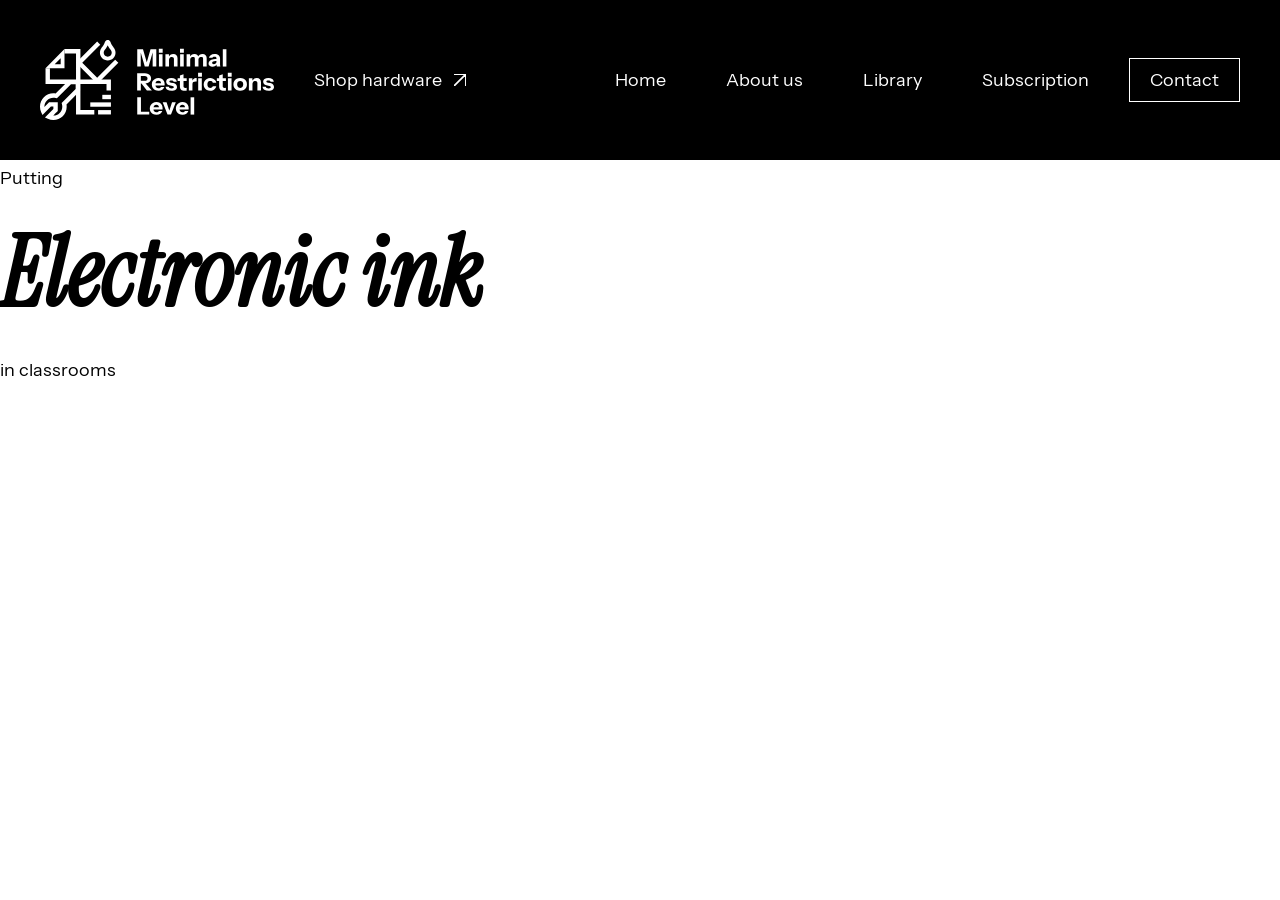
==== index.html @ 80a244e4 "upd: favicon changes based on browser theme" ====
<!DOCTYPE html>
<html lang="en">
<head>
    <meta charset="UTF-8">
    <title>Minimal Restrictions Level | Revolutionizing how we record knowledge in classrooms.</title>
    <link rel="icon" type="image/svg+xml" href="assets/images/brands/minimal-restrictions-level/logo_white.svg" media="(prefers-color-scheme: dark)">
    <link rel="icon" type="image/svg+xml" href="assets/images/brands/minimal-restrictions-level/logo.svg" media="(prefers-color-scheme: light)">
    <link rel="stylesheet" href="src/styles/stylesheet.css">
    <style>
        html, body {
            margin: 0;
            padding: 0;
            width: 100%;
        }
    </style>
</head>
<body>
<article>
    <header class="header">
        <div class="header-left">
            <a>
                <img src="./assets/images/brands/minimal-restrictions-level/combination_mark_white.svg" alt="Minimal Restrictions Level" class="mrl_combination">
            </a>
            <a href="https://randomparable.carrd.co" class="header-nav-button">Shop hardware
                <img src="./assets/images/icons/top_right_arrow.svg" alt="" class="button-arrow" />
            </a>
        </div>

        <div class="header-right">
            <a href="https://randomparable.carrd.co" class="header-nav-button">Home</a>
            <a href="https://randomparable.carrd.co/about" class="header-nav-button">About us</a>
            <a href="https://randomparable.carrd.co/contact" class="header-nav-button">Library</a>
            <a href="https://randomparable.carrd.co/contact" class="header-nav-button">Subscription</a>
            <a href="https://randomparable.carrd.co/contact" class="header-button-wstroke">Contact</a>
        </div>
    </header>
    <section class="hero">
        <div class="hero-header">
            <p class="hero-subtext">Putting</p>
            <h1 class="hero-title">Electronic ink</h1>
            <p class="hero-subtext">in classrooms</p>
        </div>
    </section>
</article>
</body>
</html>
---- src/styles/stylesheet.css ----
@font-face {
    font-family: 'instrument-sans';
    src: url("/assets/fonts/instrument-sans/InstrumentSans-Regular.woff2") format("woff2");
    font-weight: 400;
    font-style: normal;
}
@font-face {
    font-family: 'instrument-serif';
    src: url("/assets/fonts/instrument-serif/InstrumentSerif-Italic.woff2") format("woff2");
    font-weight: 100;
    font-style: italic;
}

/* function: site-wide header styling */
header, header > div {
    /* styling: header */
    background-color: black;
    padding: 20px;
    width: 100%;
    /* display: full header and content distributed spaced between */
    display: flex;
    align-items: center;
    justify-content: space-between;
    box-sizing: border-box;
    max-width: none;
    gap: 24px;
    /* test: borderline */
    /* border: 2px solid red; */
}

.header-left {
    display: flex;
    align-items: center;
    gap: 20px;
    justify-content: flex-start;
}

/* Right side container (All other buttons) */
.header-right {
    display: flex;
    align-items: center;
    gap: 20px;
    width: auto;
}

.mrl_combination {
    /* img: header img acts as combination mark */
    height: 80px;
    width: auto;
    display: block;
}

.button-arrow {
    height: 12px;
    width: auto;
    display: block;
}

.header-nav-button {
    /* display: button config */
    display: inline-flex;
    align-items: center;
    justify-content: center;
    padding: 10px 20px;
    gap: 12px;
    /* styling: button */
    background-color: #000;
    color: #fff;
    /* styling: button text */
    text-decoration: none;
    font-family: 'instrument-sans', sans-serif;
    font-size: 18px;
    white-space: nowrap;
    /* animation: fade out */
    transition: opacity 0.3s ease;
}  .header-nav-button:hover { opacity: 0.8; }

.header-button-wstroke {
    /* display: button config */
    display: inline-flex;
    align-items: center;
    justify-content: center;
    padding: 10px 20px;
    /* styling: button */
    background-color: #000;
    color: #fff;
    border: 1px #ffffff solid;
    /* styling: button text */
    text-decoration: none;
    font-family: 'instrument-sans', sans-serif;
    font-size: 18px;
    white-space: nowrap;
    /* animation: fade out */
    transition: opacity 0.3s ease;
}  .header-button-wstroke:hover { opacity: 0.8; }

.hero {
    display: flex;
    align-content: center;
    align-items: center;
}
.hero-header {
    line-height: 0;
}
.hero-subtext {
    font-family: 'instrument-sans', sans-serif;
    font-size: 18px;
}
.hero-title {
    font-family: 'instrument-serif', serif;
    font-size: 96px;
}
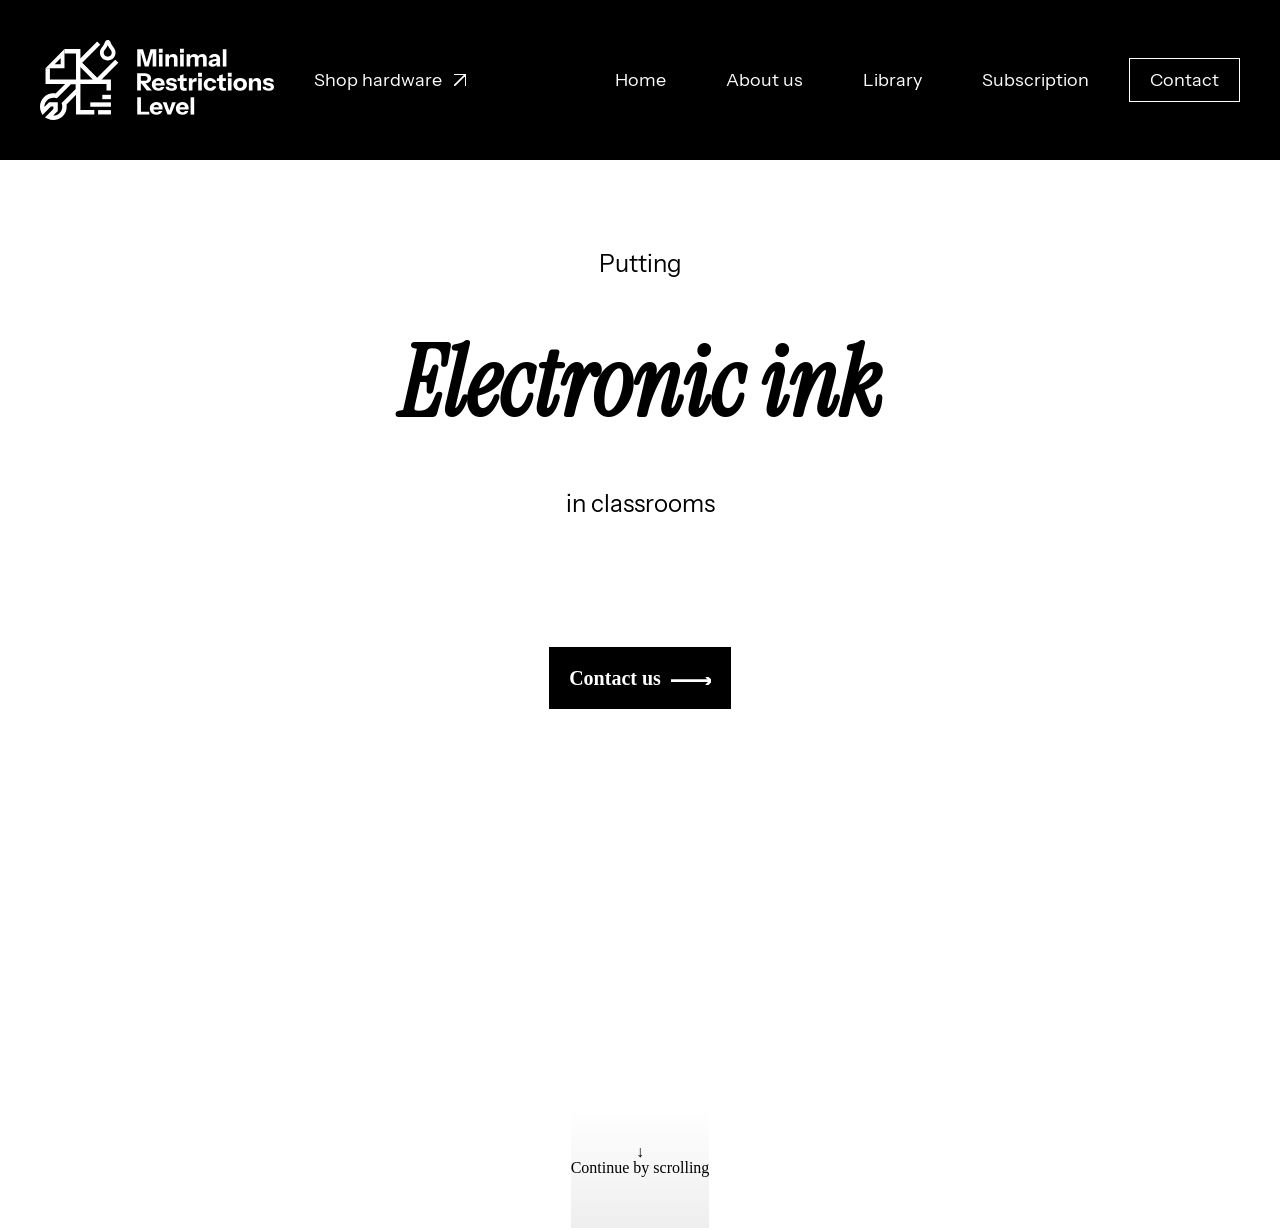
==== commit c44cf2ab: "feat: add hero section" ====
--- a/index.html
+++ b/index.html
@@ -11,6 +11,7 @@
             margin: 0;
             padding: 0;
             width: 100%;
+            
         }
     </style>
 </head>
@@ -40,7 +41,20 @@
             <h1 class="hero-title">Electronic ink</h1>
             <p class="hero-subtext">in classrooms</p>
         </div>
+
+        <div >
+            <a class="Contact-button" href="#">Contact us
+                <img class="long-arrow" src="assets/images/icons/long_arrow.svg">
+            </a>
+            
+        </div>
+
+        </div>
+    <div class="scroll-down">
+    <div>↓</div>
+    <p>Continue by scrolling</p>
+</div>
     </section>
-</article>
+</article>       
 </body>
 </html>
--- a/src/styles/stylesheet.css
+++ b/src/styles/stylesheet.css
@@ -1,16 +1,21 @@
 @font-face {
     font-family: 'instrument-sans';
-    src: url("/assets/fonts/instrument-sans/InstrumentSans-Regular.woff2") format("woff2");
+    src: url("../../assets/fonts/instrument-sans/InstrumentSans-Regular.woff2") format("woff2");
     font-weight: 400;
     font-style: normal;
 }
 @font-face {
     font-family: 'instrument-serif';
-    src: url("/assets/fonts/instrument-serif/InstrumentSerif-Italic.woff2") format("woff2");
+    src: url("../../assets/fonts/instrument-serif/InstrumentSerif-Italic.woff2") format("woff2");
     font-weight: 100;
     font-style: italic;
 }
-
+@font-face {
+    font-family: 'instrument-sans';
+    src: url("../../assets/fonts/instrument-sans/InstrumentSans-SemiBold.woff2") format("woff2");
+    font-weight: 600;
+    font-style: bold;
+}
 /* function: site-wide header styling */
 header, header > div {
     /* styling: header */
@@ -95,18 +100,52 @@
 }  .header-button-wstroke:hover { opacity: 0.8; }
 
 .hero {
+    line-height: 0;
     display: flex;
     align-content: center;
     align-items: center;
+    flex-direction: column;
+    padding-top: 80px;
 }
 .hero-header {
-    line-height: 0;
+    display: flex;
+    align-content: center;
+    align-items: center;
+    flex-direction: column;
 }
 .hero-subtext {
     font-family: 'instrument-sans', sans-serif;
-    font-size: 18px;
+    font-size: 24px;
 }
 .hero-title {
     font-family: 'instrument-serif', serif;
     font-size: 96px;
-}+}
+
+.Contact-button {
+    line-height: 15;
+    background-color: black;
+    color: white;
+    width: fit-content;
+    text-decoration: none;
+    font-size: 20px;
+    padding: 20px 20px;
+    margin: 50px auto;
+    font-weight: bold;
+    gap:60px;
+}
+
+.long-arrow {
+    width:40px;
+    margin-left: 5px;
+}
+
+.scroll-down {
+      margin-top: 280px;
+    height: 120px;
+    background: linear-gradient(white, #eeeeee);
+    display: flex;
+    flex-direction: column;
+    align-items: center;
+    justify-content: center;
+}
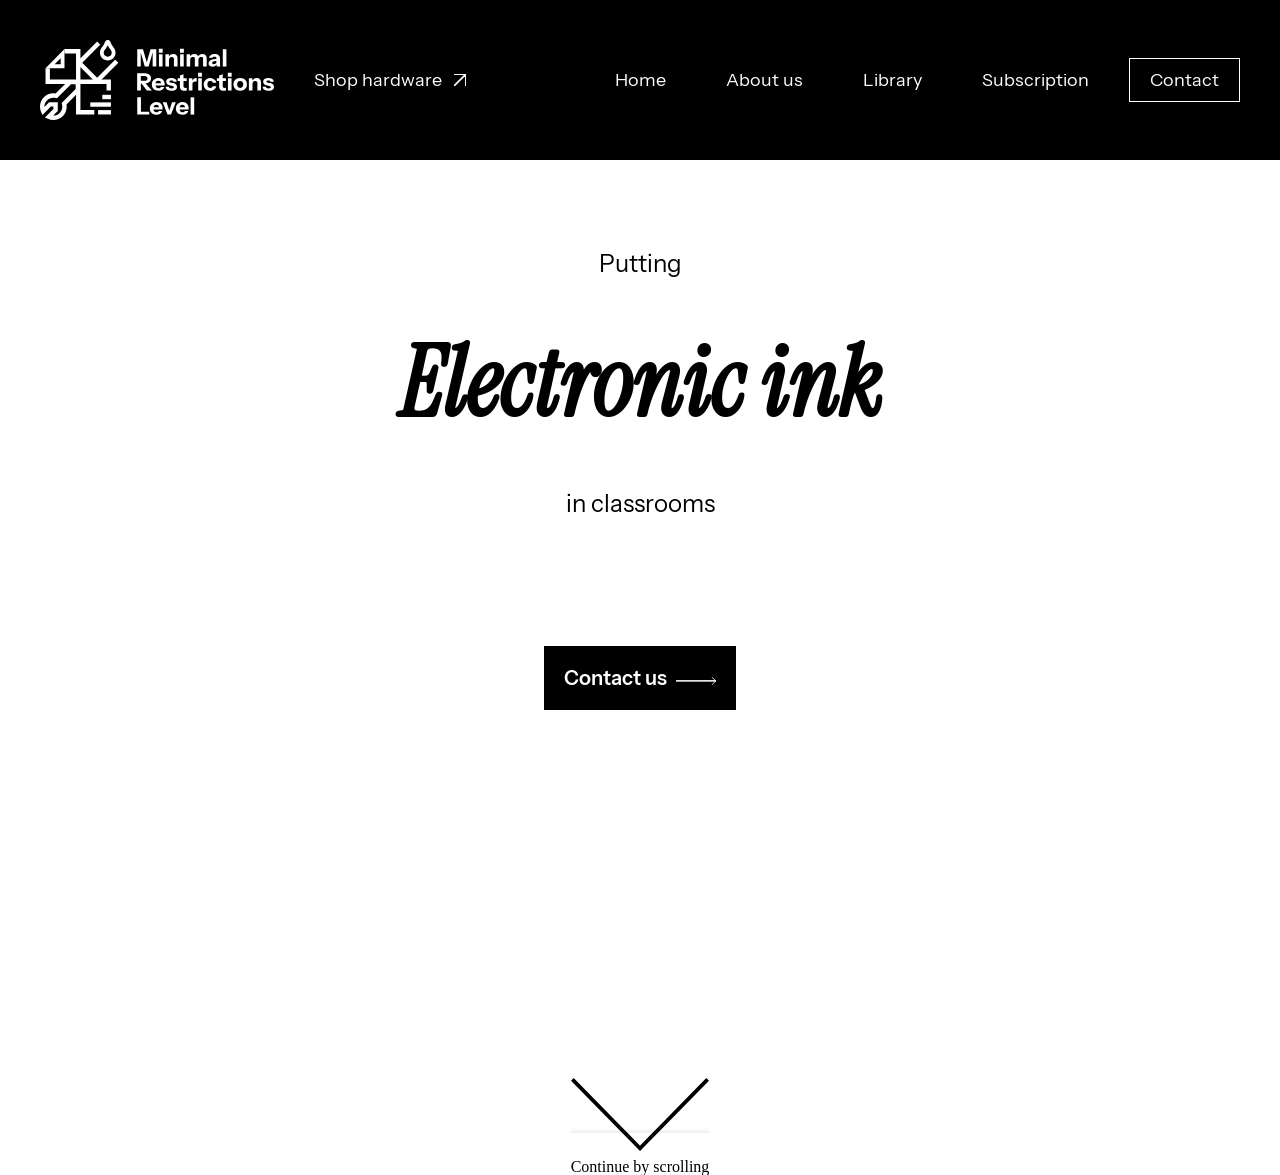
==== commit 889d5605: "fix: missing font in some places" ====
--- a/index.html
+++ b/index.html
@@ -51,9 +51,15 @@
 
         </div>
     <div class="scroll-down">
-    <div>↓</div>
+        <img class="down_arrow" src="assets/images/icons/down_arrow.svg">
     <p>Continue by scrolling</p>
 </div>
+    </section>
+    <section class="product">
+        <div class="product-header">
+            
+        </div>
+    </section>
     </section>
 </article>       
 </body>
--- a/src/styles/stylesheet.css
+++ b/src/styles/stylesheet.css
@@ -125,6 +125,9 @@
 .Contact-button {
     line-height: 15;
     background-color: black;
+    font-family: 'instrument-sans';
+    font-style: bold;
+    font-weight:600;
     color: white;
     width: fit-content;
     text-decoration: none;
@@ -141,11 +144,15 @@
 }
 
 .scroll-down {
-      margin-top: 280px;
-    height: 120px;
+      margin-top: 300px;
+    height: 5px;
     background: linear-gradient(white, #eeeeee);
     display: flex;
     flex-direction: column;
     align-items: center;
     justify-content: center;
 }
+
+.down-arrow{
+    width: auto;
+}
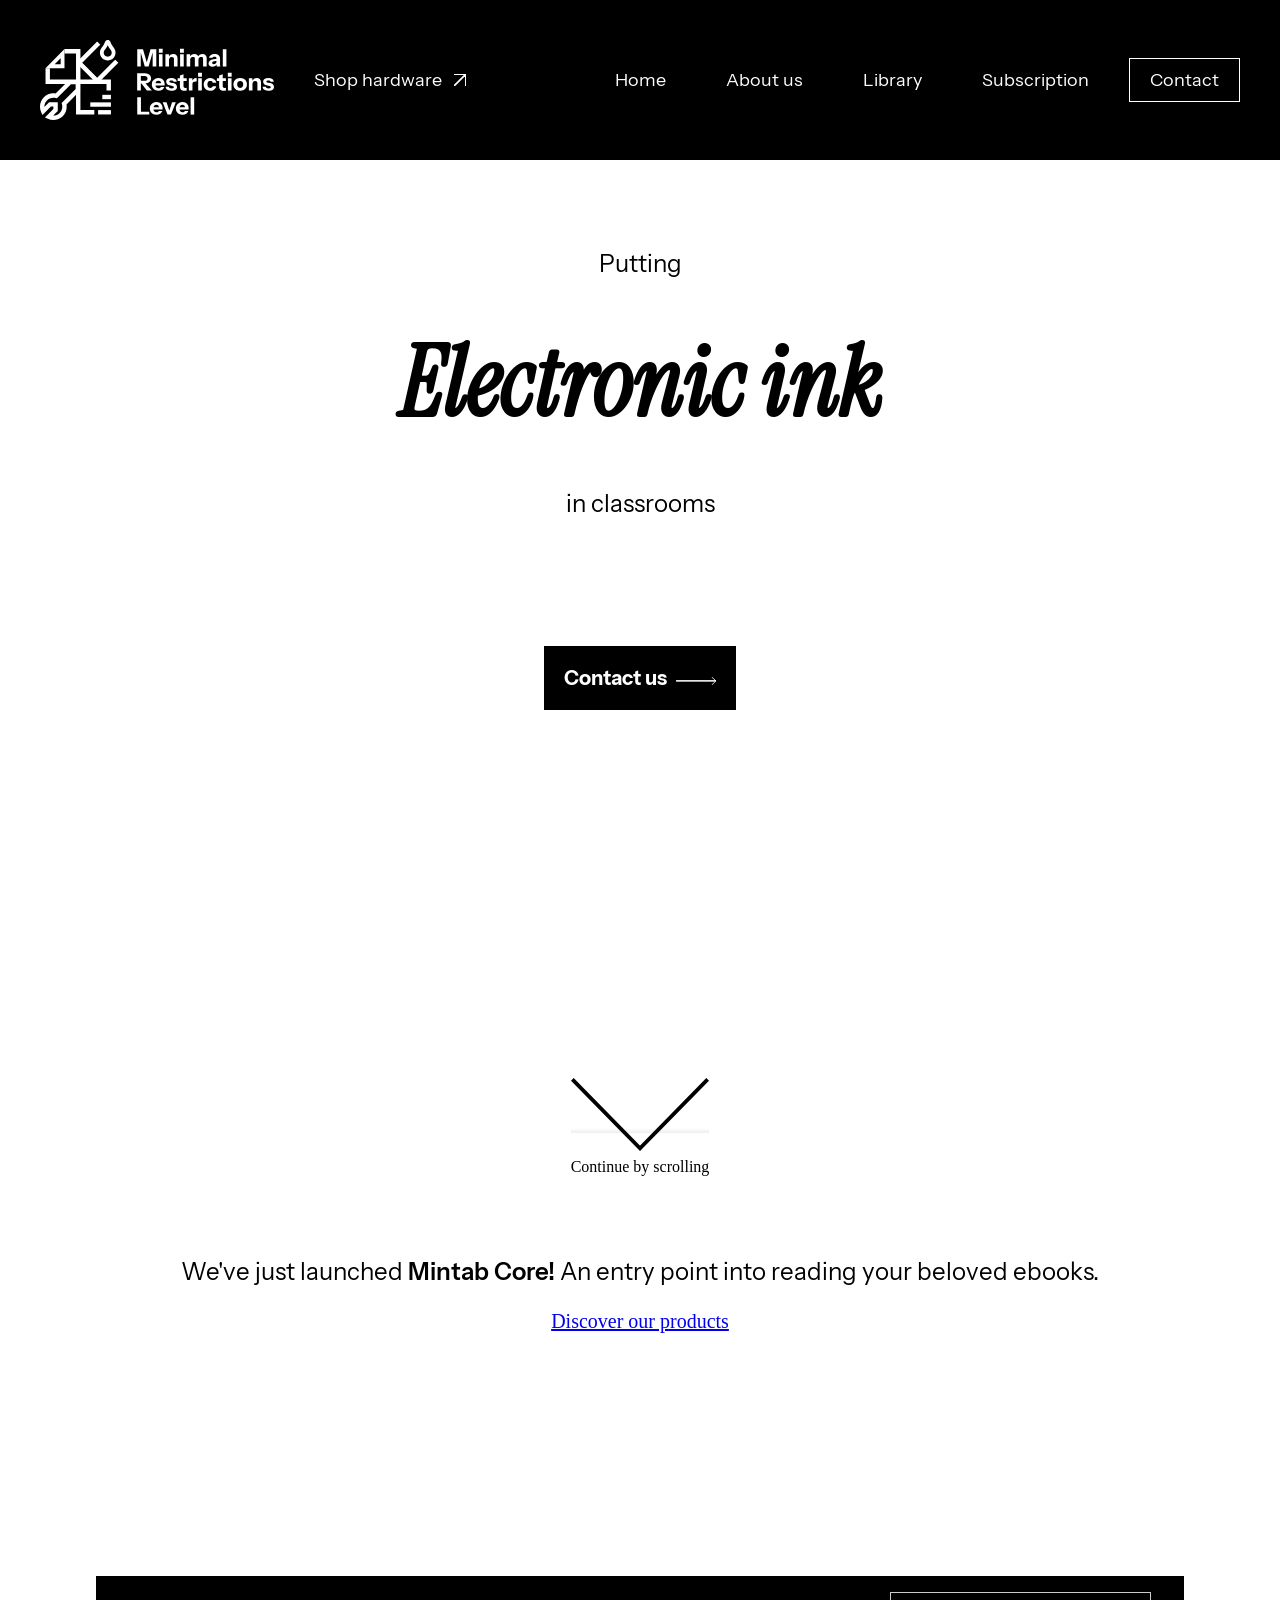
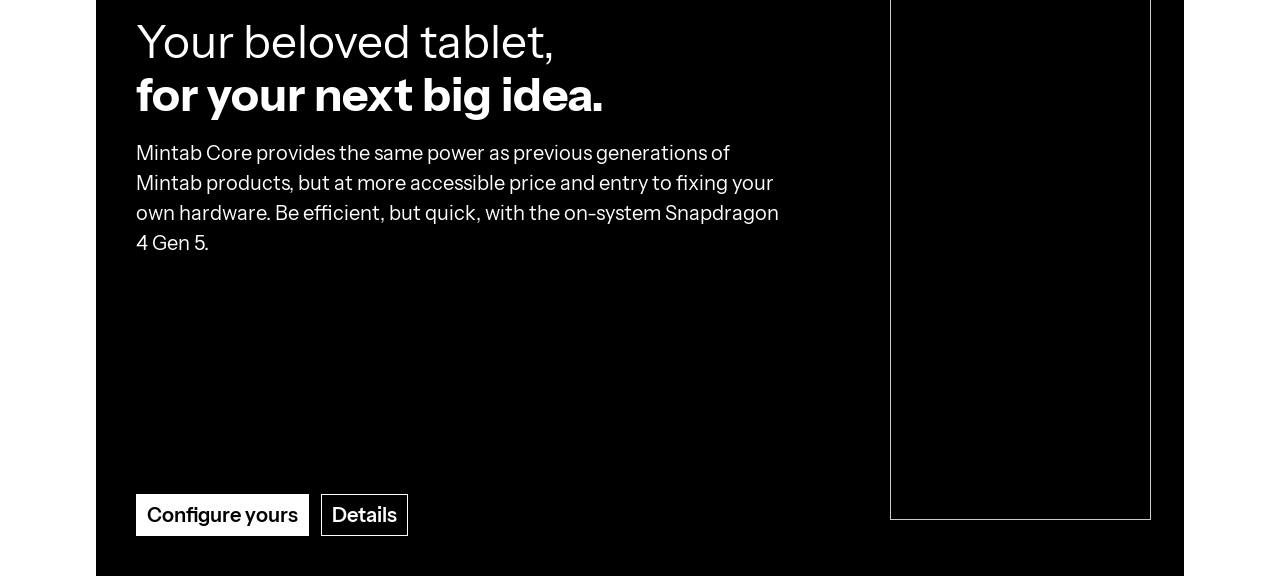
==== commit d22e0cd6: "upd: include product section" ====
--- a/index.html
+++ b/index.html
@@ -57,9 +57,37 @@
     </section>
     <section class="product">
         <div class="product-header">
-            
+            <p class="product-title">We've just launched <strong> Mintab Core!</strong> 
+                An entry point into reading your beloved ebooks.
+            </p>
+            <a href="#" class="underline-product">Discover our products 
+                <img src="./assets/images/icons/top_right_arrow.svg">
+            </a>
         </div>
+
+      
     </section>
+    <section class="product-display">
+      <div class="black-board" >
+            <div class="board-text">
+            <h2>Your beloved tablet,</h2>
+            <h2><strong>for your next big idea.</strong></h2>
+
+            <p>
+                Mintab Core provides the same power as previous generations of Mintab
+                products, but at more accessible price and entry to fixing your own hardware.
+                Be efficient, but quick, with the on-system Snapdragon 4 Gen 5.
+            </p>
+            </div>
+            <div class="board-button">
+                <a href="#" class="configure-button">Configure yours</a>
+                <a href="#" class="details-button">Details</a>
+            </div>
+
+            <div class="tablet-outline"></div>
+
+            </div>
+        </div>
     </section>
 </article>       
 </body>
--- a/src/styles/stylesheet.css
+++ b/src/styles/stylesheet.css
@@ -14,6 +14,12 @@
     font-family: 'instrument-sans';
     src: url("../../assets/fonts/instrument-sans/InstrumentSans-SemiBold.woff2") format("woff2");
     font-weight: 600;
+    font-style: medium;
+}
+@font-face {
+    font-family: 'instrument-sans';
+    src: url("../../assets/fonts/instrument-sans/InstrumentSans-Bold.woff2") format("woff2");
+    font-weight: 800;
     font-style: bold;
 }
 /* function: site-wide header styling */
@@ -151,8 +157,131 @@
     flex-direction: column;
     align-items: center;
     justify-content: center;
+    margin-bottom:100px;
 }
 
 .down-arrow{
     width: auto;
+}
+
+.product-header{
+     display: flex;
+    align-content: center;
+    align-items: center;
+    flex-direction: column;
+    
+}
+
+.product-title{
+    font-size: 24px;
+    font-family: 'instrument-sans',sans-serif;
+    font-weight: 400;
+}
+
+.product-title strong {
+    font-weight: 600;
+}
+
+.underline-product{
+    font-size: 20px;
+    display: flex;
+    gap:5px;
+    justify-content: center;
+    white-space: nowrap;
+    width: max-content;
+    align-items: center;
+    flex-direction: column;
+}
+
+.product-display{
+    padding-top:60px;
+}
+
+
+.black-board{
+    background-color: black;
+    color:white;
+    width:85%;
+    min-height:600px;
+    margin: 0 auto;
+    padding: 40px;
+    box-sizing: border-box;
+    position: relative;
+    display:flex;
+    flex-direction: column;
+}
+
+.board-text{
+    max-width: 65%;
+}
+
+.board-text h2{
+    font-family: 'instrument-sans',sans-serif;
+    font-size:46px;
+    font-weight:400;
+    line-height:1.15;
+    margin:0;
+    color:white;
+}
+
+.board-text h2+h2{
+    font-weight: 600;
+}
+
+.board-text p{
+    font-family: 'instrument-sans',sans-serif;
+    font-size:20px;
+    line-height:1.5;
+    margin-top:16px;
+    max-width:100%;
+    color:white;
+}
+
+.board-button{
+    display: flex;
+    align-items: center;
+    gap:12px;
+    margin-top:auto;
+    padding-top: 24px;
+    position: relative;
+    z-index:1;
+}
+
+
+.configure-button,
+.details-button {
+    display: inline-block;
+    align-items: center;
+    justify-content: center;
+    font-family: 'instrument-sans',sans-serif;
+    font-size: 20px;
+    padding: 8px 10px;
+    font-weight:600;
+    text-decoration: none;
+    box-sizing: border-box;
+}
+
+
+.configure-button {
+    background: #fff;
+    color:#000;
+    border: 1px solid #fff;
+}
+
+.details-button{
+
+    background: transparent;
+    color:#fff;
+    border: 1px solid #fff;
+}
+
+
+.tablet-outline {
+    position: absolute;
+    top: 16px;
+    right: 3%;
+    width:24%;
+    height:88%;
+    border: 1px solid #ccc;
+    box-sizing: border-box;
 }
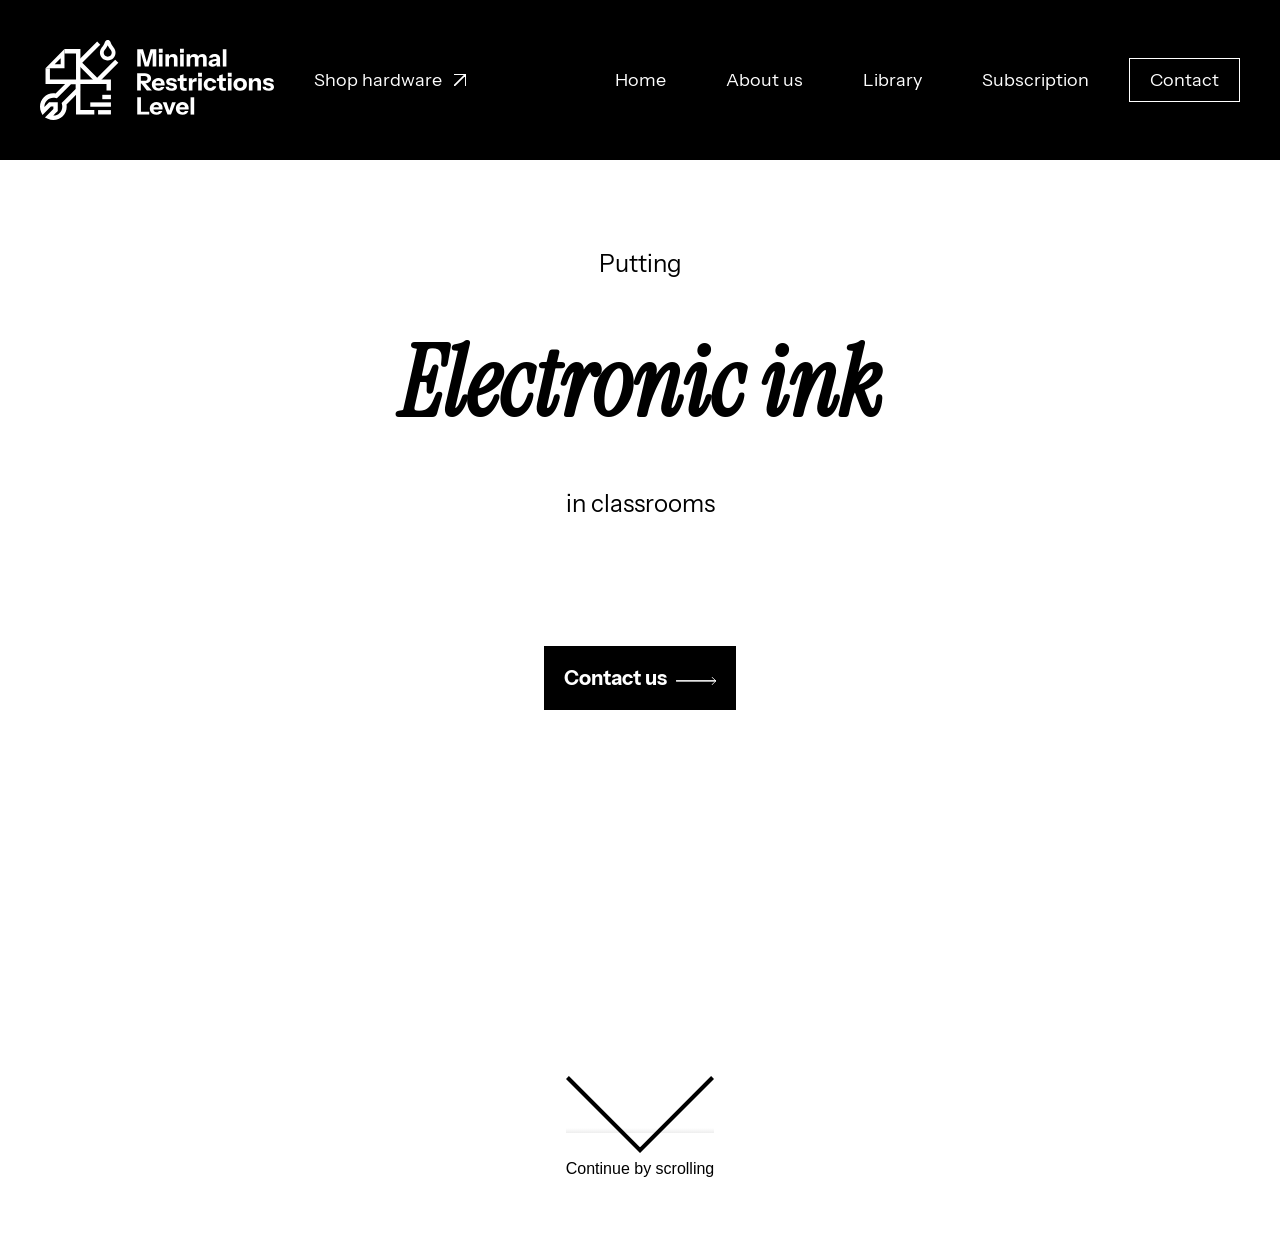
==== commit b835201a: "SHALL: Adding contact form Contact form added with JS" ====
--- a/index.html
+++ b/index.html
@@ -1,94 +1,92 @@
 <!DOCTYPE html>
 <html lang="en">
 <head>
-    <meta charset="UTF-8">
-    <title>Minimal Restrictions Level | Revolutionizing how we record knowledge in classrooms.</title>
-    <link rel="icon" type="image/svg+xml" href="assets/images/brands/minimal-restrictions-level/logo_white.svg" media="(prefers-color-scheme: dark)">
-    <link rel="icon" type="image/svg+xml" href="assets/images/brands/minimal-restrictions-level/logo.svg" media="(prefers-color-scheme: light)">
-    <link rel="stylesheet" href="src/styles/stylesheet.css">
-    <style>
-        html, body {
-            margin: 0;
-            padding: 0;
-            width: 100%;
-            
-        }
-    </style>
+<meta charset="UTF-8">
+<title>Minimal Restrictions Level | Revolutionizing how we
+	record knowledge in classrooms.</title>
+<link rel="icon" type="image/svg+xml"
+	href="assets/images/brands/minimal-restrictions-level/logo_white.svg"
+	media="(prefers-color-scheme: dark)">
+<link rel="icon" type="image/svg+xml"
+	href="assets/images/brands/minimal-restrictions-level/logo.svg"
+	media="(prefers-color-scheme: light)">
+<link rel="stylesheet" href="src/styles/stylesheet.css">
+<link rel="stylesheet" href="src/styles/formstyle.css">
+<style>
+html, body {
+	margin: 0;
+	padding: 0;
+	width: 100%;
+}
+</style>
 </head>
+<script scr="script/form.js"></script>
 <body>
-<article>
-    <header class="header">
-        <div class="header-left">
-            <a>
-                <img src="./assets/images/brands/minimal-restrictions-level/combination_mark_white.svg" alt="Minimal Restrictions Level" class="mrl_combination">
-            </a>
-            <a href="https://randomparable.carrd.co" class="header-nav-button">Shop hardware
-                <img src="./assets/images/icons/top_right_arrow.svg" alt="" class="button-arrow" />
-            </a>
-        </div>
+	<article>
+		<header class="header">
+			<div class="header-left">
+				<a> <img
+					src="./assets/images/brands/minimal-restrictions-level/combination_mark_white.svg"
+					alt="Minimal Restrictions Level" class="mrl_combination">
+				</a> <a href="https://randomparable.carrd.co" class="header-nav-button">Shop
+					hardware <img src="./assets/images/icons/top_right_arrow.svg"
+					alt="" class="button-arrow" />
+				</a>
+			</div>
 
-        <div class="header-right">
-            <a href="https://randomparable.carrd.co" class="header-nav-button">Home</a>
-            <a href="https://randomparable.carrd.co/about" class="header-nav-button">About us</a>
-            <a href="https://randomparable.carrd.co/contact" class="header-nav-button">Library</a>
-            <a href="https://randomparable.carrd.co/contact" class="header-nav-button">Subscription</a>
-            <a href="https://randomparable.carrd.co/contact" class="header-button-wstroke">Contact</a>
-        </div>
-    </header>
-    <section class="hero">
-        <div class="hero-header">
-            <p class="hero-subtext">Putting</p>
-            <h1 class="hero-title">Electronic ink</h1>
-            <p class="hero-subtext">in classrooms</p>
-        </div>
+			<div class="header-right">
+				<a href="https://randomparable.carrd.co" class="header-nav-button">Home</a>
+				<a href="https://randomparable.carrd.co/about"
+					class="header-nav-button">About us</a> <a
+					href="https://randomparable.carrd.co/contact"
+					class="header-nav-button">Library</a> <a
+					href="https://randomparable.carrd.co/contact"
+					class="header-nav-button">Subscription</a>
+				<button href="form" class="header-button-wstroke"
+					onclick="openForm()">Contact</button>
+			</div>
+		</header>
+		<section class="hero">
+			<div class="hero-header">
+				<p class="hero-subtext">Putting</p>
+				<h1 class="hero-title">Electronic ink</h1>
+				<p class="hero-subtext">in classrooms</p>
+			</div>
 
-        <div >
-            <a class="Contact-button" href="#">Contact us
-                <img class="long-arrow" src="assets/images/icons/long_arrow.svg">
-            </a>
-            
-        </div>
+			<div>
+				<a class="Contact-button" href="#">Contact us <img
+					class="long-arrow" src="assets/images/icons/long_arrow.svg">
+				</a>
 
-        </div>
-    <div class="scroll-down">
-        <img class="down_arrow" src="assets/images/icons/down_arrow.svg">
-    <p>Continue by scrolling</p>
+			</div>
+
+			</div>
+			<div class="scroll-down">
+				<img class="down_arrow" src="assets/images/icons/down_arrow.svg">
+				<p>Continue by scrolling</p>
+			</div>
+		</section>
+		<section class="product">
+			<div class="product-header"></div>
+		</section>
+		</section>
+	</article>
+
+</body>
+<div class="form-popup" id="form">
+	<form action="#" method="post" class="form-container">
+		<h1>Contact</h1>
+		
+		<label for="name"><b>Full name</b></label> <input type="text"
+			placeholder="Enter Your Full Name" id="name" required> 
+		<label for="email"><b>Email</b></label> <input type="email"
+			placeholder="Enter Email" id="email" required> 
+		
+		<button type="submit" class="btn" onclick="getUserData()">Submit</button>
+		<button type="button" class="btn cancel" onclick="closeForm()">Close</button>
+	</form>
 </div>
-    </section>
-    <section class="product">
-        <div class="product-header">
-            <p class="product-title">We've just launched <strong> Mintab Core!</strong> 
-                An entry point into reading your beloved ebooks.
-            </p>
-            <a href="#" class="underline-product">Discover our products 
-                <img src="./assets/images/icons/top_right_arrow.svg">
-            </a>
-        </div>
 
-      
-    </section>
-    <section class="product-display">
-      <div class="black-board" >
-            <div class="board-text">
-            <h2>Your beloved tablet,</h2>
-            <h2><strong>for your next big idea.</strong></h2>
+<script src="src/script/form.js"></script>
 
-            <p>
-                Mintab Core provides the same power as previous generations of Mintab
-                products, but at more accessible price and entry to fixing your own hardware.
-                Be efficient, but quick, with the on-system Snapdragon 4 Gen 5.
-            </p>
-            </div>
-            <div class="board-button">
-                <a href="#" class="configure-button">Configure yours</a>
-                <a href="#" class="details-button">Details</a>
-            </div>
-
-            <div class="tablet-outline"></div>
-
-            </div>
-        </div>
-    </section>
-</article>       
-</body>
 </html>
--- a/src/styles/formstyle.css
+++ b/src/styles/formstyle.css
@@ -0,0 +1,58 @@
+body {font-family: Arial, Helvetica, sans-serif;}
+* {box-sizing: border-box;}
+
+/* The popup form - hidden by default */
+.form-popup {
+  display: none;
+  position: fixed;
+  bottom: 0;
+  right: 15px;
+  border: 3px solid #f1f1f1;
+  z-index: 9;
+}
+
+/* Add styles to the form container */
+.form-container {
+  max-width: 300px;
+  padding: 10px;
+  background-color: white;
+  border: 2px gray solid;
+}
+
+/* Full-width input fields */
+.form-container input[type=text], .form-container input[type=email] {
+  width: 100%;
+  padding: 15px;
+  margin: 5px 0 22px 0;
+  border: none;
+  background: #f1f1f1;
+}
+
+/* When the inputs get focus, do something */
+.form-container input[type=text]:focus, .form-container input[type=email]:focus {
+  background-color: #ddd;
+  outline: none;
+}
+
+/* Set a style for the submit/login button */
+.form-container .btn {
+  background-color: #FFFFFF;
+  color: black;
+  padding: 16px 20px;
+  border: 2px black solid;
+  cursor: pointer;
+  width: 100%;
+  margin-bottom:10px;
+  opacity: 0.8;
+}
+
+/* Add a red background color to the cancel button */
+.form-container .cancel {
+  color: white;
+  background-color: black;
+}
+
+/* Add some hover effects to buttons */
+.form-container .btn:hover, .open-button:hover {
+  opacity: 1;
+}
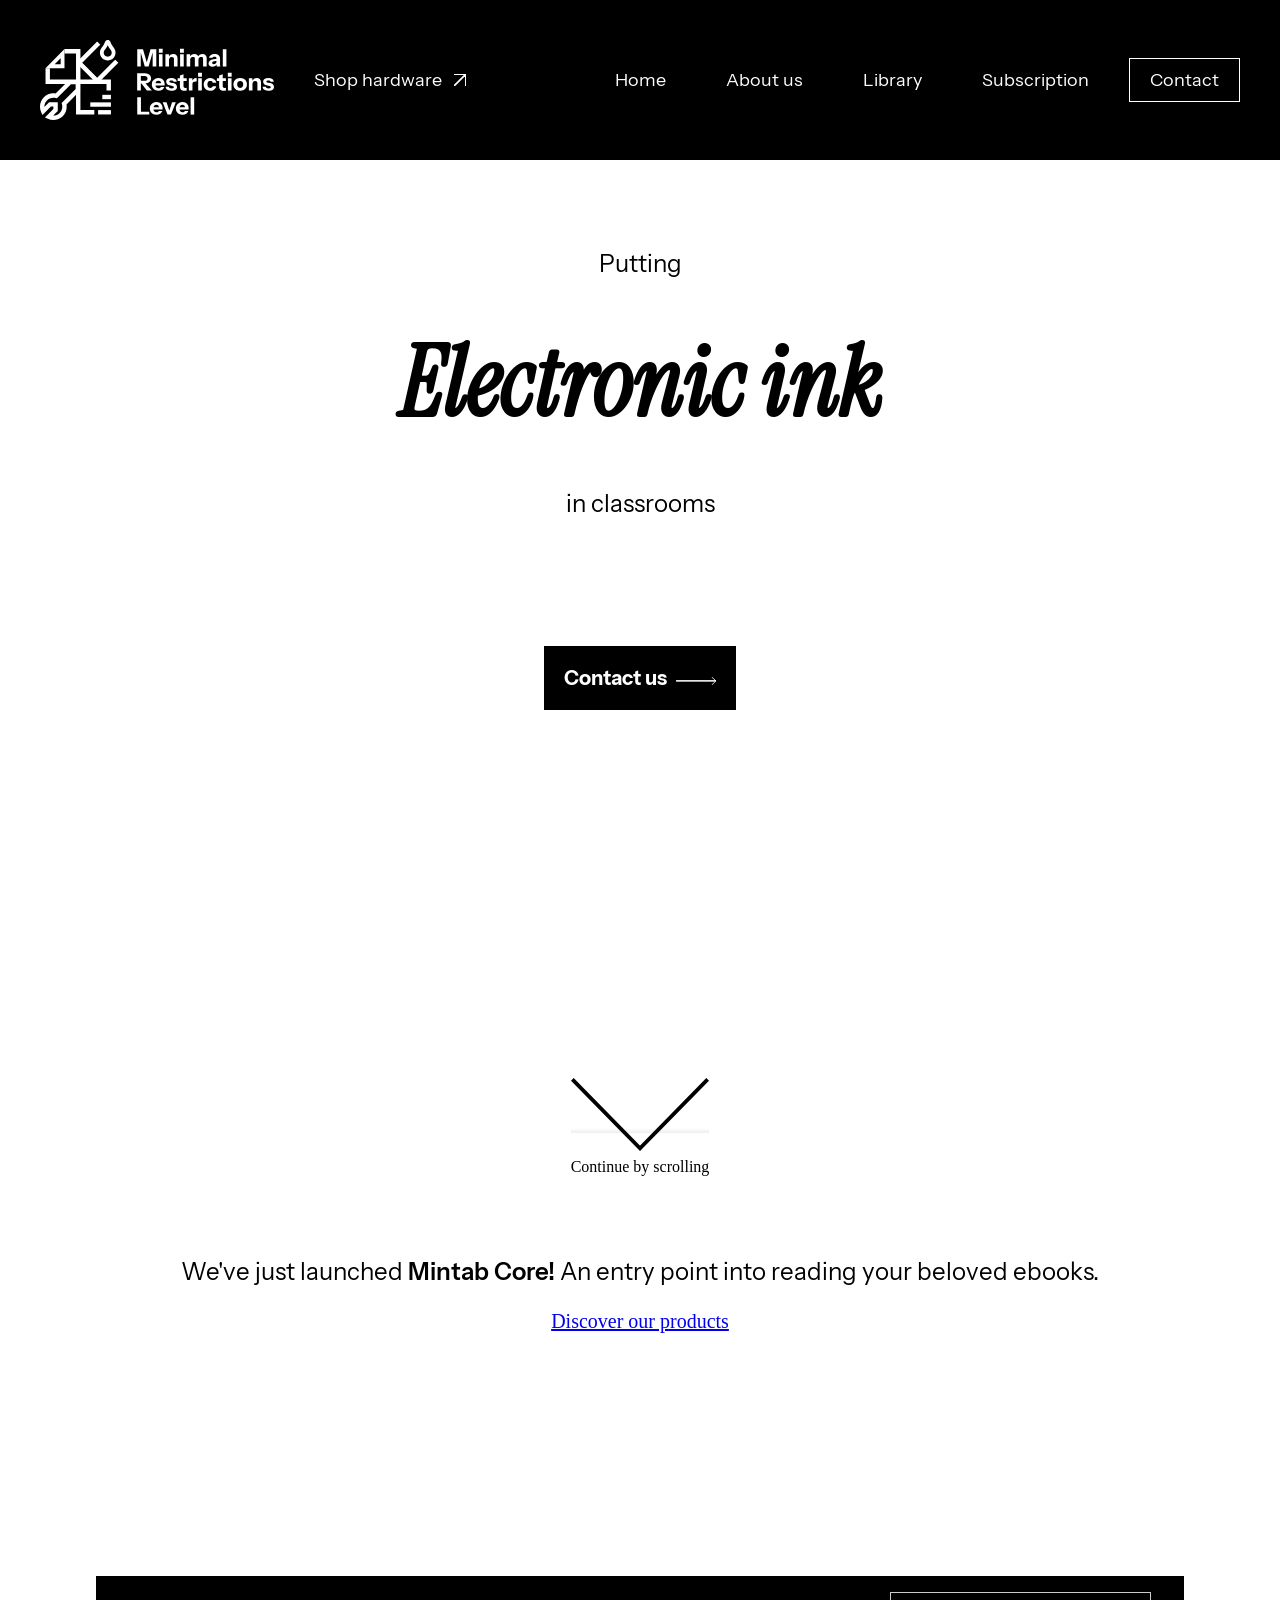
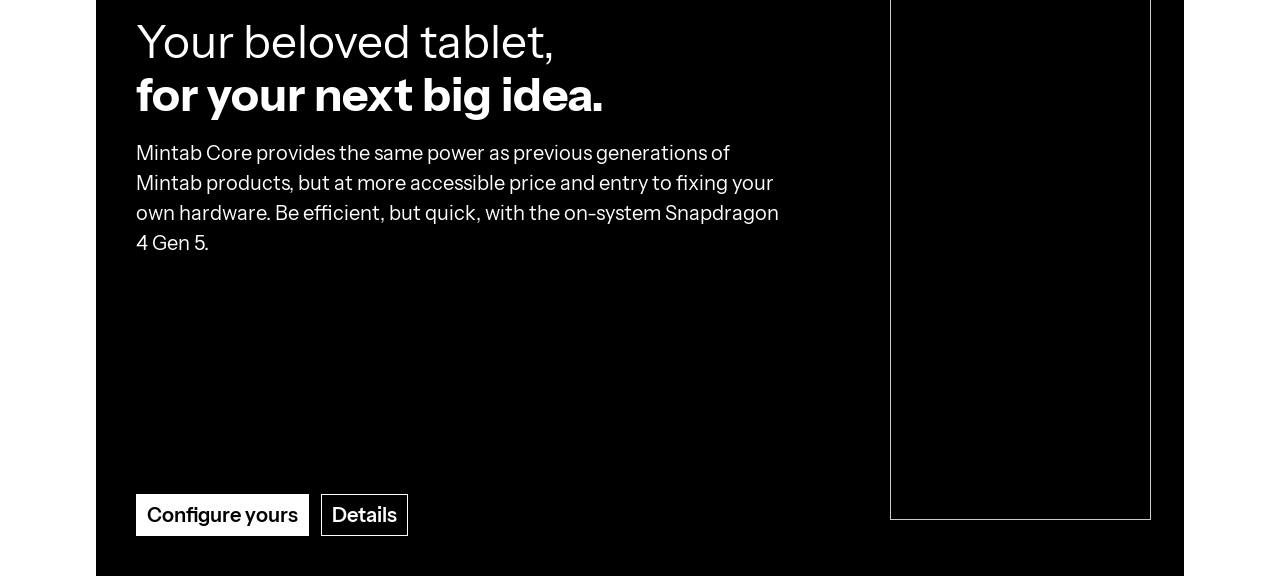
==== commit 376e11f7: "Revert "feat; adding contact form bound to contact button in header"" ====
--- a/index.html
+++ b/index.html
@@ -1,92 +1,94 @@
 <!DOCTYPE html>
 <html lang="en">
 <head>
-<meta charset="UTF-8">
-<title>Minimal Restrictions Level | Revolutionizing how we
-	record knowledge in classrooms.</title>
-<link rel="icon" type="image/svg+xml"
-	href="assets/images/brands/minimal-restrictions-level/logo_white.svg"
-	media="(prefers-color-scheme: dark)">
-<link rel="icon" type="image/svg+xml"
-	href="assets/images/brands/minimal-restrictions-level/logo.svg"
-	media="(prefers-color-scheme: light)">
-<link rel="stylesheet" href="src/styles/stylesheet.css">
-<link rel="stylesheet" href="src/styles/formstyle.css">
-<style>
-html, body {
-	margin: 0;
-	padding: 0;
-	width: 100%;
-}
-</style>
+    <meta charset="UTF-8">
+    <title>Minimal Restrictions Level | Revolutionizing how we record knowledge in classrooms.</title>
+    <link rel="icon" type="image/svg+xml" href="assets/images/brands/minimal-restrictions-level/logo_white.svg" media="(prefers-color-scheme: dark)">
+    <link rel="icon" type="image/svg+xml" href="assets/images/brands/minimal-restrictions-level/logo.svg" media="(prefers-color-scheme: light)">
+    <link rel="stylesheet" href="src/styles/stylesheet.css">
+    <style>
+        html, body {
+            margin: 0;
+            padding: 0;
+            width: 100%;
+            
+        }
+    </style>
 </head>
-<script scr="script/form.js"></script>
 <body>
-	<article>
-		<header class="header">
-			<div class="header-left">
-				<a> <img
-					src="./assets/images/brands/minimal-restrictions-level/combination_mark_white.svg"
-					alt="Minimal Restrictions Level" class="mrl_combination">
-				</a> <a href="https://randomparable.carrd.co" class="header-nav-button">Shop
-					hardware <img src="./assets/images/icons/top_right_arrow.svg"
-					alt="" class="button-arrow" />
-				</a>
-			</div>
+<article>
+    <header class="header">
+        <div class="header-left">
+            <a>
+                <img src="./assets/images/brands/minimal-restrictions-level/combination_mark_white.svg" alt="Minimal Restrictions Level" class="mrl_combination">
+            </a>
+            <a href="https://randomparable.carrd.co" class="header-nav-button">Shop hardware
+                <img src="./assets/images/icons/top_right_arrow.svg" alt="" class="button-arrow" />
+            </a>
+        </div>
 
-			<div class="header-right">
-				<a href="https://randomparable.carrd.co" class="header-nav-button">Home</a>
-				<a href="https://randomparable.carrd.co/about"
-					class="header-nav-button">About us</a> <a
-					href="https://randomparable.carrd.co/contact"
-					class="header-nav-button">Library</a> <a
-					href="https://randomparable.carrd.co/contact"
-					class="header-nav-button">Subscription</a>
-				<button href="form" class="header-button-wstroke"
-					onclick="openForm()">Contact</button>
-			</div>
-		</header>
-		<section class="hero">
-			<div class="hero-header">
-				<p class="hero-subtext">Putting</p>
-				<h1 class="hero-title">Electronic ink</h1>
-				<p class="hero-subtext">in classrooms</p>
-			</div>
+        <div class="header-right">
+            <a href="https://randomparable.carrd.co" class="header-nav-button">Home</a>
+            <a href="https://randomparable.carrd.co/about" class="header-nav-button">About us</a>
+            <a href="https://randomparable.carrd.co/contact" class="header-nav-button">Library</a>
+            <a href="https://randomparable.carrd.co/contact" class="header-nav-button">Subscription</a>
+            <a href="https://randomparable.carrd.co/contact" class="header-button-wstroke">Contact</a>
+        </div>
+    </header>
+    <section class="hero">
+        <div class="hero-header">
+            <p class="hero-subtext">Putting</p>
+            <h1 class="hero-title">Electronic ink</h1>
+            <p class="hero-subtext">in classrooms</p>
+        </div>
 
-			<div>
-				<a class="Contact-button" href="#">Contact us <img
-					class="long-arrow" src="assets/images/icons/long_arrow.svg">
-				</a>
+        <div >
+            <a class="Contact-button" href="#">Contact us
+                <img class="long-arrow" src="assets/images/icons/long_arrow.svg">
+            </a>
+            
+        </div>
 
-			</div>
+        </div>
+    <div class="scroll-down">
+        <img class="down_arrow" src="assets/images/icons/down_arrow.svg">
+    <p>Continue by scrolling</p>
+</div>
+    </section>
+    <section class="product">
+        <div class="product-header">
+            <p class="product-title">We've just launched <strong> Mintab Core!</strong> 
+                An entry point into reading your beloved ebooks.
+            </p>
+            <a href="#" class="underline-product">Discover our products 
+                <img src="./assets/images/icons/top_right_arrow.svg">
+            </a>
+        </div>
 
-			</div>
-			<div class="scroll-down">
-				<img class="down_arrow" src="assets/images/icons/down_arrow.svg">
-				<p>Continue by scrolling</p>
-			</div>
-		</section>
-		<section class="product">
-			<div class="product-header"></div>
-		</section>
-		</section>
-	</article>
+      
+    </section>
+    <section class="product-display">
+      <div class="black-board" >
+            <div class="board-text">
+            <h2>Your beloved tablet,</h2>
+            <h2><strong>for your next big idea.</strong></h2>
 
+            <p>
+                Mintab Core provides the same power as previous generations of Mintab
+                products, but at more accessible price and entry to fixing your own hardware.
+                Be efficient, but quick, with the on-system Snapdragon 4 Gen 5.
+            </p>
+            </div>
+            <div class="board-button">
+                <a href="#" class="configure-button">Configure yours</a>
+                <a href="#" class="details-button">Details</a>
+            </div>
+
+            <div class="tablet-outline"></div>
+
+            </div>
+        </div>
+    </section>
+</article>       
 </body>
-<div class="form-popup" id="form">
-	<form action="#" method="post" class="form-container">
-		<h1>Contact</h1>
-		
-		<label for="name"><b>Full name</b></label> <input type="text"
-			placeholder="Enter Your Full Name" id="name" required> 
-		<label for="email"><b>Email</b></label> <input type="email"
-			placeholder="Enter Email" id="email" required> 
-		
-		<button type="submit" class="btn" onclick="getUserData()">Submit</button>
-		<button type="button" class="btn cancel" onclick="closeForm()">Close</button>
-	</form>
-</div>
-
-<script src="src/script/form.js"></script>
-
 </html>
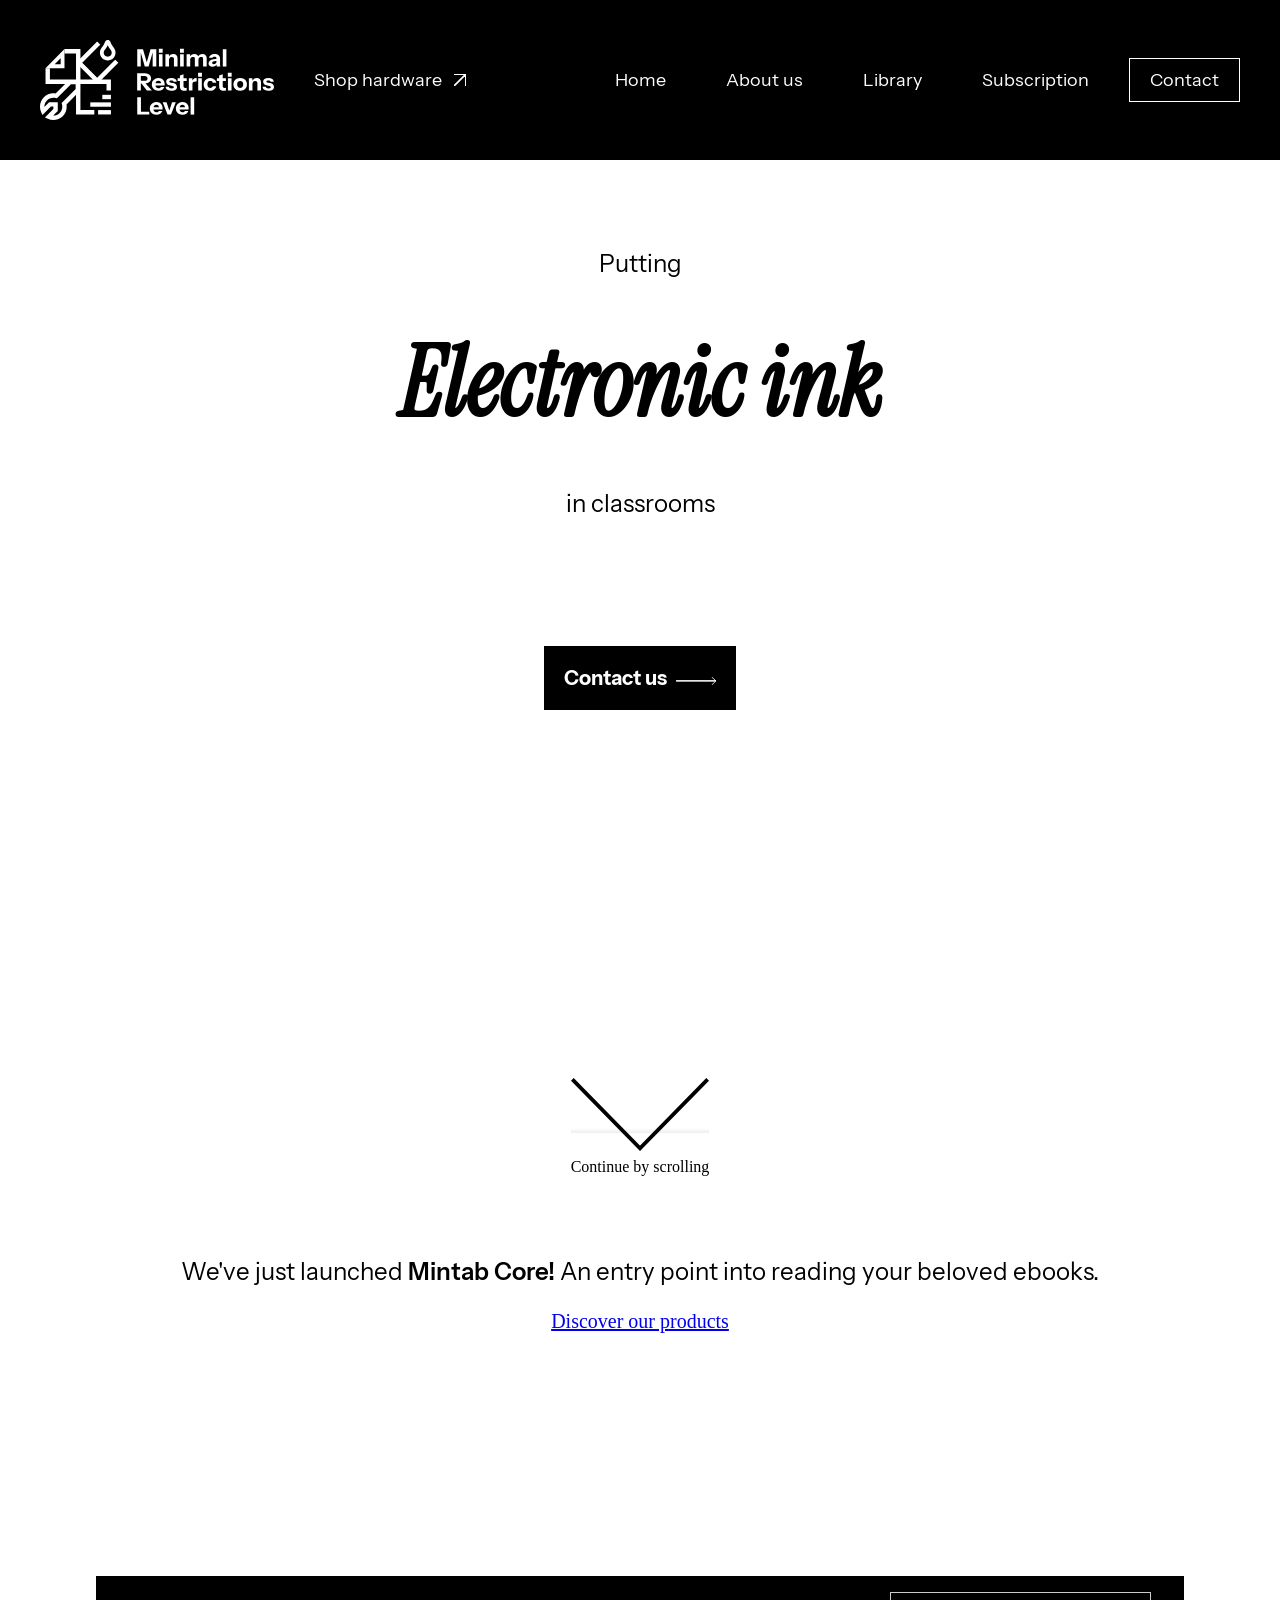
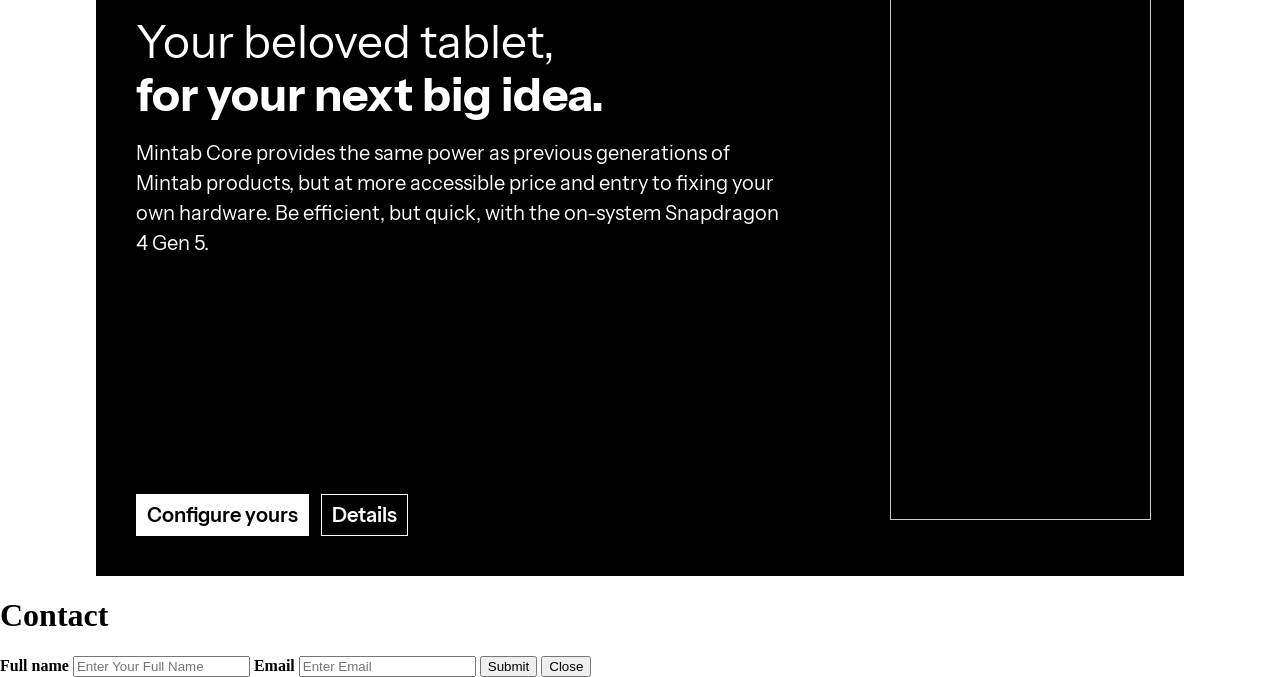
==== commit f6a2ede2: "fix: merge conflict in pull request #5 Signed-off-by: Richard Milton <aprilmonolog@gmail.com>" ====
--- a/index.html
+++ b/index.html
@@ -6,6 +6,7 @@
     <link rel="icon" type="image/svg+xml" href="assets/images/brands/minimal-restrictions-level/logo_white.svg" media="(prefers-color-scheme: dark)">
     <link rel="icon" type="image/svg+xml" href="assets/images/brands/minimal-restrictions-level/logo.svg" media="(prefers-color-scheme: light)">
     <link rel="stylesheet" href="src/styles/stylesheet.css">
+    <script src="src/script/form.js"></script>
     <style>
         html, body {
             margin: 0;
@@ -91,4 +92,17 @@
     </section>
 </article>       
 </body>
-</html>+<div class="form-popup" id="form">
+	<form action="#" method="post" class="form-container">
+		<h1>Contact</h1>
+
+		<label for="name"><b>Full name</b></label> <input type="text"
+			placeholder="Enter Your Full Name" id="name" required>
+		<label for="email"><b>Email</b></label> <input type="email"
+			placeholder="Enter Email" id="email" required>
+
+		<button type="submit" class="btn" onclick="getUserData()">Submit</button>
+		<button type="button" class="btn cancel" onclick="closeForm()">Close</button>
+	</form>
+</div>
+</html>
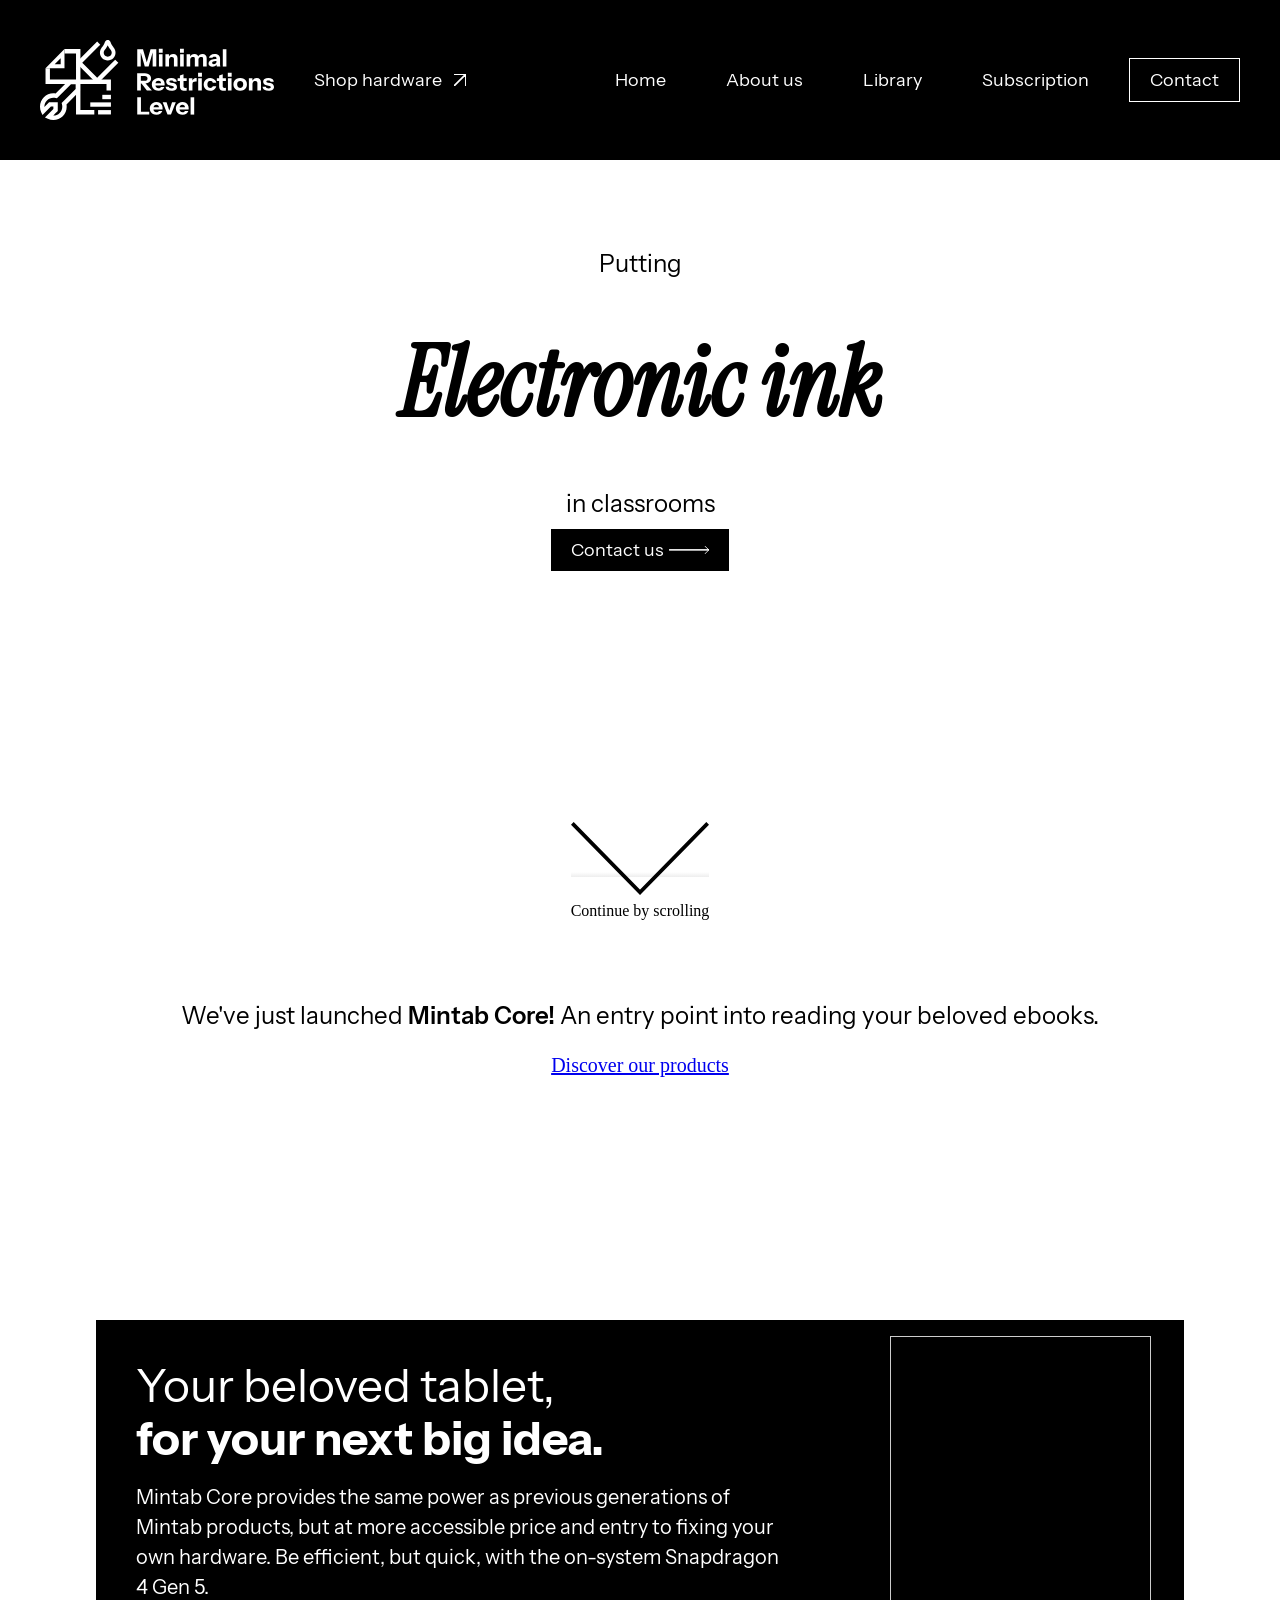
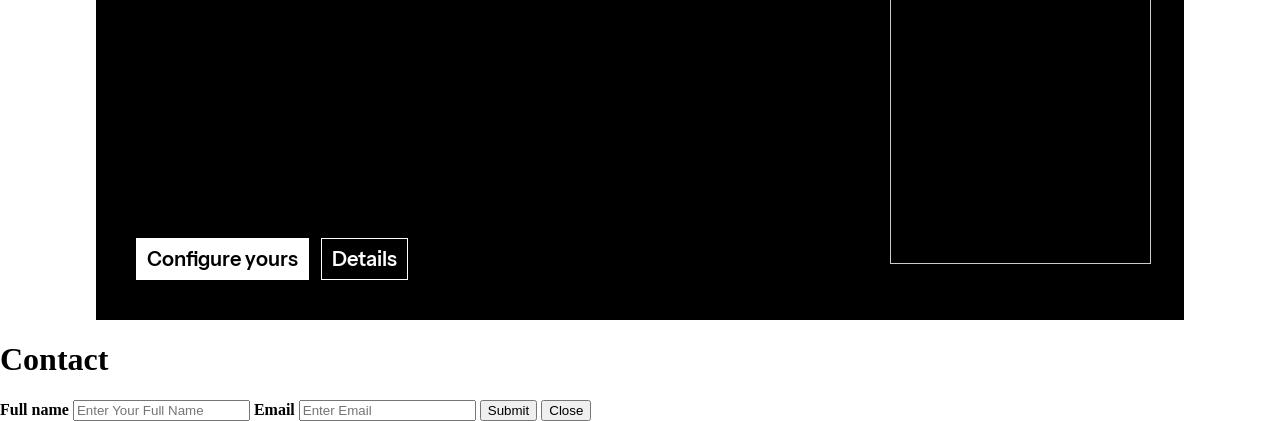
==== commit 3178c447: "fix: contact button redirect Signed-off-by: Richard Milton <aprilmonolog@gmail.com>" ====
--- a/index.html
+++ b/index.html
@@ -33,7 +33,7 @@
             <a href="https://randomparable.carrd.co/about" class="header-nav-button">About us</a>
             <a href="https://randomparable.carrd.co/contact" class="header-nav-button">Library</a>
             <a href="https://randomparable.carrd.co/contact" class="header-nav-button">Subscription</a>
-            <a href="https://randomparable.carrd.co/contact" class="header-button-wstroke">Contact</a>
+            <button href="form" class="header-button-wstroke" onclick="openForm()">Contact</button>
         </div>
     </header>
     <section class="hero">
@@ -44,9 +44,9 @@
         </div>
 
         <div >
-            <a class="Contact-button" href="#">Contact us
+            <button href="form" class="header-button-wstroke" onclick="openForm()">Contact us
                 <img class="long-arrow" src="assets/images/icons/long_arrow.svg">
-            </a>
+            </button>
             
         </div>
 
